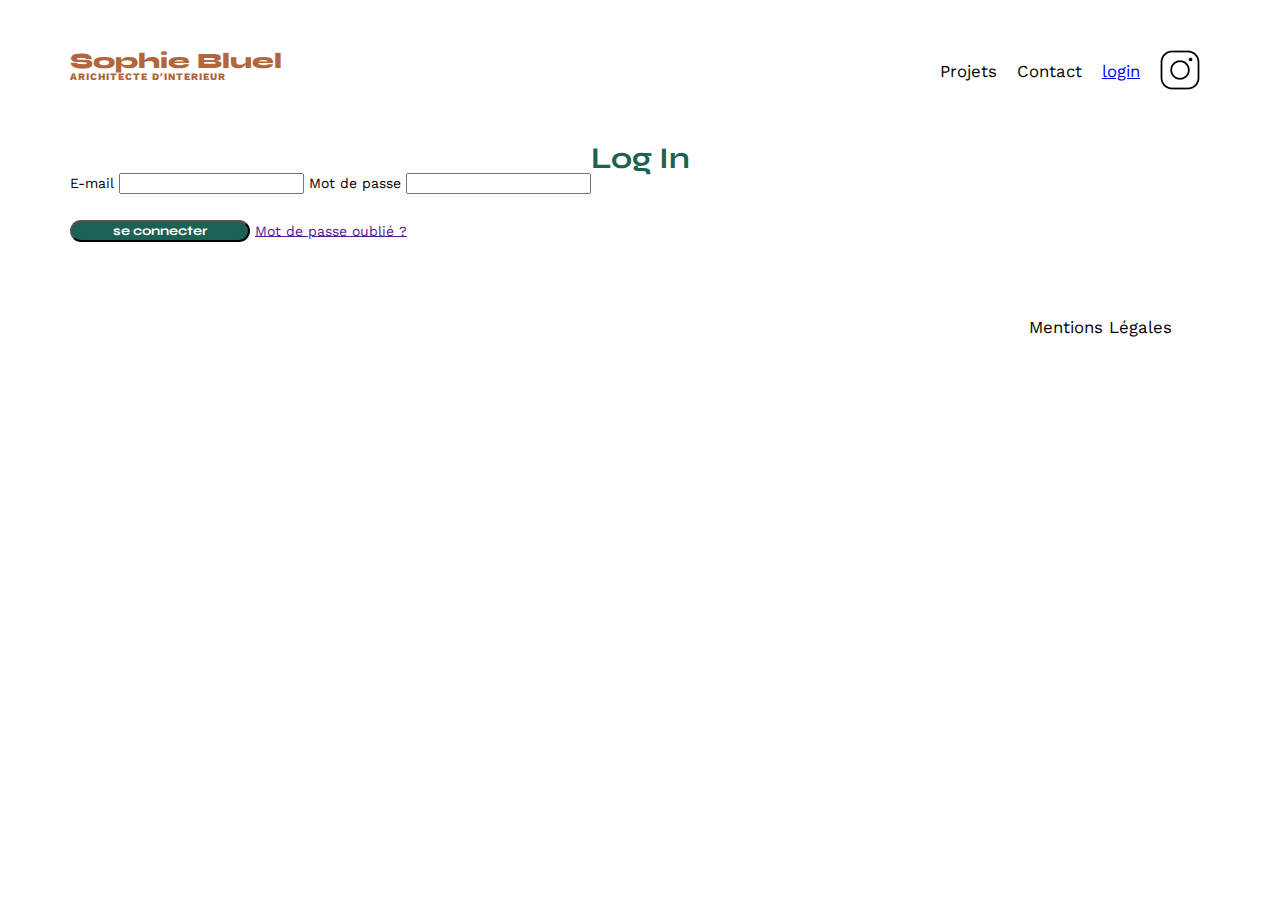
==== FrontEnd/login.html @ 9a1641f2 "Ajout filtres et span(bouton) pas encore fonctionnels" ====
<!DOCTYPE html>
<html lang="en">

<head>
    <meta charset="UTF-8">
    <title>Sophie Bluel - Login</title>
    <meta name="viewport" content="width=device-width, initial-scale=1.0">
    <link rel="preconnect" href="https://fonts.googleapis.com">
    <link rel="preconnect" href="https://fonts.gstatic.com" crossorigin>
    <link href="https://fonts.googleapis.com/css2?family=Syne:wght@700;800&family=Work+Sans&display=swap"
        rel="stylesheet">
    <link rel="stylesheet" href="./assets/style.css">
</head>

<body>
    <header>
        <h1>Sophie Bluel
            <span>ARICHITECTE D'INTERIEUR</span>
        </h1>

        <nav>
            <ul>
                <li>Projets</li>
                <li>Contact</li>
                <li><a href="./login.html" class="pagelogin">login</a></li>
                <li><img src="./assets/icons/instagram.png" alt="Instagram"></li>
            </ul>
        </nav>
    </header>
    <main>
        <section id="Login">
            <h2 class="title_log_in">Log In</h2>
            <div class="formulaire">
                <form class="Connexion">
                    <label for="email">E-mail</label>
                    <input type="email" name="email" id="email">
                    <label for="password">Mot de passe</label>
                    <input type="password" name="password" id="password">
                    <p class="error"></p>
                    <input type="submit" class="submit" value="se connecter">
                    <a href="" class="password_forgotten">Mot de passe oublié ?</a>
                </form>
            </div>
        </section>
    </main>
    <footer>
        <nav>
            <ul>
                <li>Mentions Légales</li>
            </ul>
        </nav>
    </footer>
    <script src="./assets/login.js"></script>
</body>

</html>
---- FrontEnd/assets/style.css ----
/* http://meyerweb.com/eric/tools/css/reset/
   v2.0 | 20110126
   License: none (public domain)
*/

html,
body,
div,
span,
applet,
object,
iframe,
h1,
h2,
h3,
h4,
h5,
h6,
p,
blockquote,
pre,
a,
abbr,
acronym,
address,
big,
cite,
code,
del,
dfn,
em,
img,
ins,
kbd,
q,
s,
samp,
small,
strike,
strong,
sub,
sup,
tt,
var,
b,
u,
i,
center,
dl,
dt,
dd,
ol,
ul,
li,
fieldset,
form,
label,
legend,
table,
caption,
tbody,
tfoot,
thead,
tr,
th,
td,
article,
aside,
canvas,
details,
embed,
figure,
figcaption,
footer,
header,
hgroup,
menu,
nav,
output,
ruby,
section,
summary,
time,
mark,
audio,
video {
	margin: 0;
	padding: 0;
	border: 0;
	font-size: 100%;
	font: inherit;
	vertical-align: baseline;
}

/* HTML5 display-role reset for older browsers */
article,
aside,
details,
figcaption,
figure,
footer,
header,
hgroup,
menu,
nav,
section {
	display: block;
}

body {
	line-height: 1;
}

ol,
ul {
	list-style: none;
}

blockquote,
q {
	quotes: none;
}

blockquote:before,
blockquote:after,
q:before,
q:after {
	content: '';
	content: none;
}

table {
	border-collapse: collapse;
	border-spacing: 0;
}

/** end reset css**/
body {
	max-width: 1140px;
	margin: auto;
	font-family: 'Work Sans';
	font-size: 14px;
}

header {
	display: flex;
	justify-content: space-between;
	margin: 50px 0
}

section {
	margin: 50px 0
}

h1 {
	display: flex;
	flex-direction: column;
	font-family: 'Syne';
	font-size: 22px;
	font-weight: 800;
	color: #B1663C
}

h1>span {
	font-family: 'Work Sans';
	font-size: 10px;
	letter-spacing: 0.1em;
	;
}

h2 {
	font-family: 'Syne';
	font-weight: 700;
	font-size: 30px;
	color: #1D6154;
	display: flex;
	justify-content: center;
}

nav ul {
	display: flex;
	align-items: center;
	list-style-type: none;

}

nav li {
	padding: 0 10px;
	font-size: 1.2em;
}

li:hover {
	color: #B1663C;
}

#introduction {
	display: flex;
	align-items: center;
}

#introduction figure {
	flex: 1
}

#introduction img {
	display: block;
	margin: auto;
	width: 80%;
}

#introduction article {
	flex: 1
}

#introduction h2 {
	margin-bottom: 1em;
}

#introduction p {
	margin-bottom: 0.5em;
}

#portfolio h2 {
	text-align: center;
	margin-bottom: 1em;
}

.filter {
	display: flex;
	justify-content: center;
	gap: 10px;
	align-items: center;
	margin: 50px 0;
}

.button {
	display: flex;
	align-items: center;
	border: 1px #1D6154 solid;
	border-radius: 60px;
	color: #1D6154;
	background: #fff;
	height: 28px;
	font-family: "Syne", sans-serif;
	font-weight: 700;
	font-size: 16px;
	text-align: center;
	padding: 3px 20px;
	cursor: pointer;

}

.selected {
	background-color: #1D6154;
	color: #fff;
}

.gallery {
	width: 100%;
	display: grid;
	grid-template-columns: 1fr 1fr 1fr;
	grid-column-gap: 20px;
	grid-row-gap: 20px;
}

.gallery img {
	width: 100%;

}

#contact {
	width: 50%;
	margin: auto;
}

#contact>* {
	text-align: center;

}

#contact h2 {
	margin-bottom: 20px;
}

#contact form {
	text-align: left;
	margin-top: 30px;
	display: flex;
	flex-direction: column;
}

#contact input {
	height: 50px;
	font-size: 1.2em;
	border: none;
	box-shadow: 0px 4px 14px rgba(0, 0, 0, 0.09);
}

#contact label {
	margin: 2em 0 1em 0;
}

#contact textarea {
	border: none;
	box-shadow: 0px 4px 14px rgba(0, 0, 0, 0.09);
}

input[type="submit"] {
	font-family: 'Syne';
	font-weight: 700;
	color: white;
	background-color: #1D6154;
	margin: 2em auto;
	width: 180px;
	text-align: center;
	border-radius: 60px;
}

footer nav ul {
	display: flex;
	justify-content: flex-end;
	margin: 2em
}
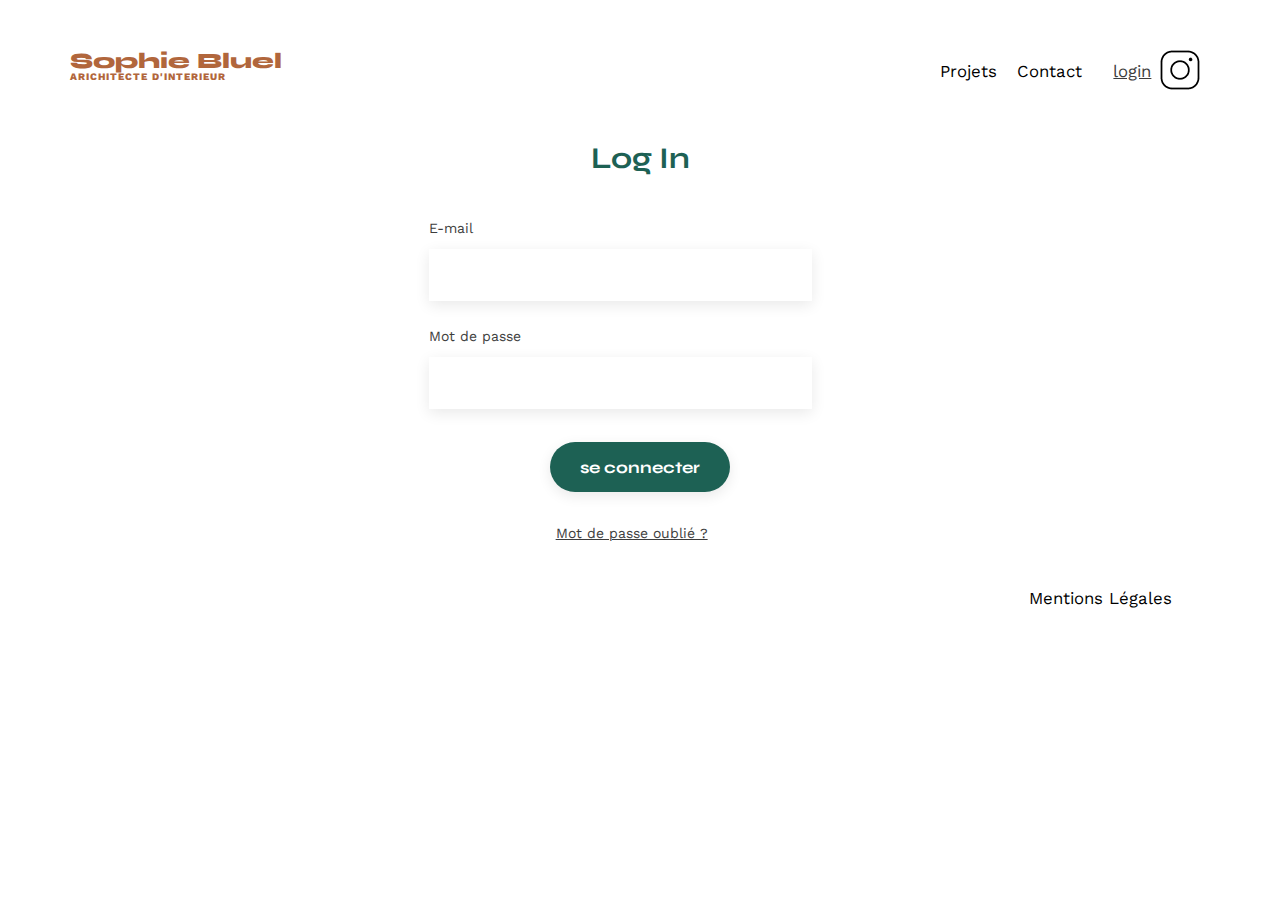
==== commit fc19d1de: "Page login.js refaite et modifs sur page modifs.js" ====
--- a/FrontEnd/login.html
+++ b/FrontEnd/login.html
@@ -29,18 +29,17 @@
     </header>
     <main>
         <section id="Login">
-            <h2 class="title_log_in">Log In</h2>
-            <div class="formulaire">
-                <form class="Connexion">
-                    <label for="email">E-mail</label>
-                    <input type="email" name="email" id="email">
-                    <label for="password">Mot de passe</label>
-                    <input type="password" name="password" id="password">
-                    <p class="error"></p>
-                    <input type="submit" class="submit" value="se connecter">
-                    <a href="" class="password_forgotten">Mot de passe oublié ?</a>
-                </form>
-            </div>
+            <h2>Log In</h2>
+            <p class="error-message"></p>
+
+            <form class="login__form">
+                <label for="email">E-mail</label>
+                <input type="email" name="email" id="email">
+                <label for="password">Mot de passe</label>
+                <input type="password" name="password" id="password">
+                <input type="submit" class="submit" value="se connecter">
+                <a href="#" class="password_forgotten">Mot de passe oublié ?</a>
+            </form>
         </section>
     </main>
     <footer>
--- a/FrontEnd/assets/style.css
+++ b/FrontEnd/assets/style.css
@@ -233,17 +233,22 @@
 	margin: 50px 0;
 }
 
-.button {
-	display: flex;
-	align-items: center;
+.btnFilter {
+	margin-left: 4%;
+	display: flex;
+	justify-content: center;
+	gap: 1%;
+
+}
+
+.buttonName {
 	border: 1px #1D6154 solid;
 	border-radius: 60px;
-	color: #1D6154;
 	background: #fff;
-	height: 28px;
 	font-family: "Syne", sans-serif;
 	font-weight: 700;
 	font-size: 16px;
+	height: 19px;
 	text-align: center;
 	padding: 3px 20px;
 	cursor: pointer;
@@ -261,6 +266,7 @@
 	grid-template-columns: 1fr 1fr 1fr;
 	grid-column-gap: 20px;
 	grid-row-gap: 20px;
+	margin-top: 5%;
 }
 
 .gallery img {
@@ -320,4 +326,53 @@
 	display: flex;
 	justify-content: flex-end;
 	margin: 2em
-}+}
+
+/***********Page Login**********/
+#login {
+	width: 75%;
+	margin: auto;
+}
+
+.login__form {
+	width: 37%;
+	margin: auto;
+	color: #3D3D3D;
+	display: flex;
+	align-items: baseline;
+	flex-direction: column;
+}
+
+h2 {
+	margin-bottom: 20px;
+}
+
+input {
+	height: 50px;
+	font-size: 1.2em;
+	border: none;
+	box-shadow: 0px 4px 14px rgba(0, 0, 0, 0.09);
+	width: 379px;
+}
+
+label {
+	margin: 2em 0 1em 0;
+}
+
+
+a {
+	text-align: center;
+	color: #3D3D3D;
+	padding-left: 30%;
+}
+
+/*input[type="submit"] {
+	font-family: 'Syne';
+	font-weight: 700;
+	color: white;
+	background-color: #1D6154;
+	margin: 2em auto;
+	width: 180px;
+	text-align: center;
+	border-radius: 60px;
+}*/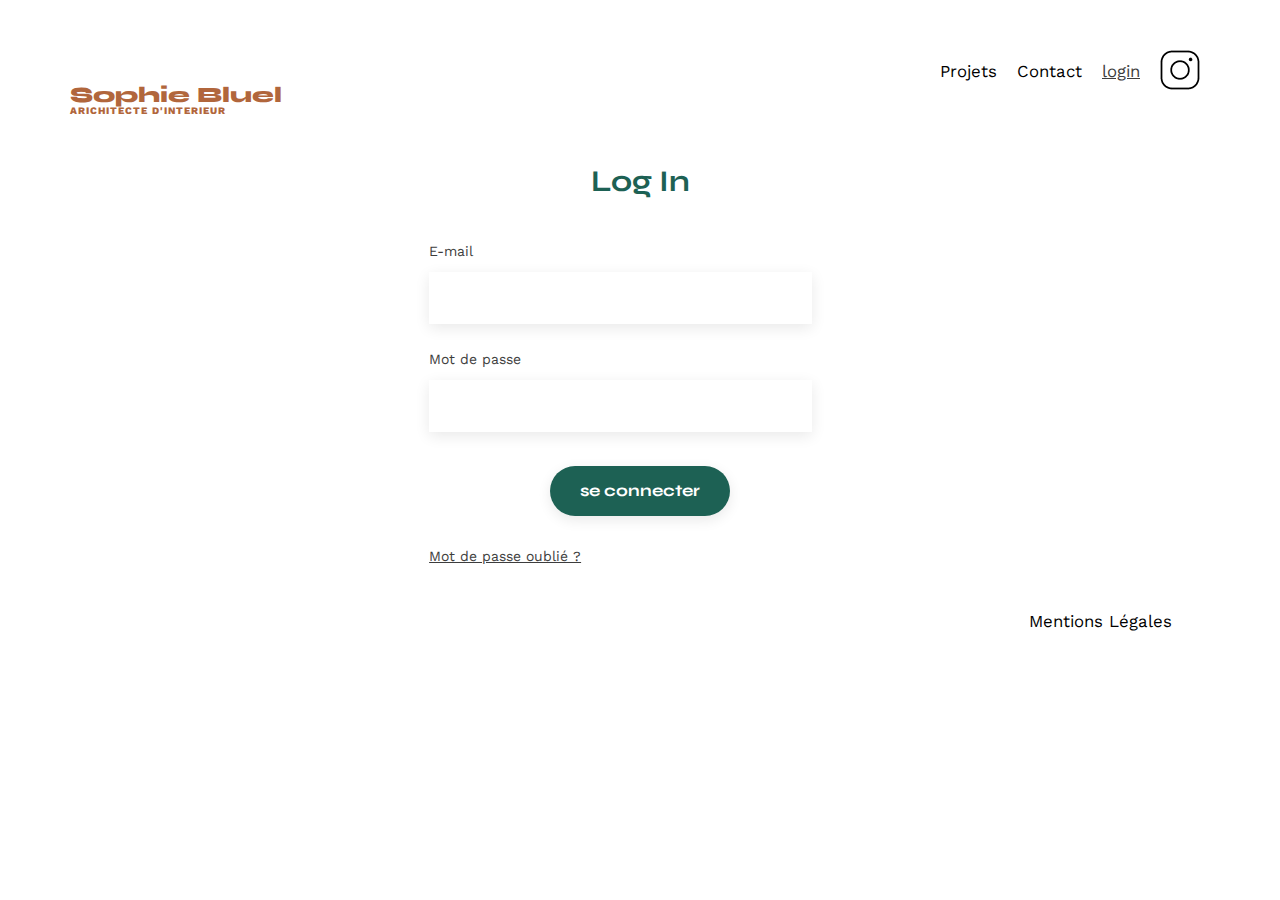
==== commit 0412e45e: "essaie suppreseeion et ajout modal" ====
--- a/FrontEnd/login.html
+++ b/FrontEnd/login.html
@@ -1,5 +1,5 @@
 <!DOCTYPE html>
-<html lang="en">
+<html lang="fr">
 
 <head>
     <meta charset="UTF-8">
@@ -30,16 +30,18 @@
     <main>
         <section id="Login">
             <h2>Log In</h2>
-            <p class="error-message"></p>
-
             <form class="login__form">
                 <label for="email">E-mail</label>
                 <input type="email" name="email" id="email">
                 <label for="password">Mot de passe</label>
-                <input type="password" name="password" id="password">
+                <input type="password" name="password" id="password" autocomplete="off"
+                    required><!--pour éviter d'écrire une fonction pour les champs vides-->
+                <span id="Error"></span>
                 <input type="submit" class="submit" value="se connecter">
+
                 <a href="#" class="password_forgotten">Mot de passe oublié ?</a>
             </form>
+
         </section>
     </main>
     <footer>
@@ -49,7 +51,7 @@
             </ul>
         </nav>
     </footer>
-    <script src="./assets/login.js"></script>
+    <script src="./assets/JS/login.js"></script>
 </body>
 
 </html>--- a/FrontEnd/assets/style.css
+++ b/FrontEnd/assets/style.css
@@ -158,7 +158,8 @@
 	font-family: 'Syne';
 	font-size: 22px;
 	font-weight: 800;
-	color: #B1663C
+	color: #B1663C;
+	margin-top: 3%;
 }
 
 h1>span {
@@ -220,10 +221,37 @@
 	margin-bottom: 0.5em;
 }
 
+link {
+	display: none;
+}
+
 #portfolio h2 {
 	text-align: center;
 	margin-bottom: 1em;
-}
+
+}
+
+/*.modify a {
+	display: none;
+}*/
+
+/*#modify {
+	display: none;
+}
+
+#modifier-introduction {
+	display: none;
+}
+
+
+.modal-btn {
+	display: none;
+}
+
+#modify-projets {
+	display: none;
+
+}*/
 
 .filter {
 	display: flex;
@@ -238,7 +266,6 @@
 	display: flex;
 	justify-content: center;
 	gap: 1%;
-
 }
 
 .buttonName {
@@ -248,11 +275,10 @@
 	font-family: "Syne", sans-serif;
 	font-weight: 700;
 	font-size: 16px;
-	height: 19px;
+	height: 17px;
 	text-align: center;
 	padding: 3px 20px;
 	cursor: pointer;
-
 }
 
 .selected {
@@ -261,12 +287,13 @@
 }
 
 .gallery {
-	width: 100%;
+	width: 90%;
 	display: grid;
 	grid-template-columns: 1fr 1fr 1fr;
 	grid-column-gap: 20px;
 	grid-row-gap: 20px;
 	margin-top: 5%;
+	margin-left: 5%;
 }
 
 .gallery img {
@@ -357,22 +384,272 @@
 
 label {
 	margin: 2em 0 1em 0;
+	display: flex;
 }
 
 
 a {
 	text-align: center;
 	color: #3D3D3D;
-	padding-left: 30%;
-}
-
-/*input[type="submit"] {
-	font-family: 'Syne';
+
+}
+
+/**************Page Modifier****************/
+.edit-text {
+	background-color: #000;
+	color: #fff;
+	display: flex;
+	justify-content: center;
+	gap: 2%;
+	padding: 15px;
+}
+
+.modify {
+	display: flex;
+	justify-content: center;
+	align-items: flex-start;
+	gap: 15px;
+}
+
+.openModal1 {
+	display: flex;
+	gap: 8px;
+	padding: 9px;
+}
+
+.modifyEdition {
+	background-color: black;
+	display: flex;
+	justify-content: center;
+	color: #fff;
+	font-size: 25px;
+}
+
+#intro__modify {
+	margin: 10px 0 0 60px;
+}
+
+#modify__projets {
+	cursor: pointer;
+	margin-left: 30px;
+	margin-bottom: 30px;
+	display: flex;
+	justify-content: center;
+}
+
+#modify__projects i {
+	margin-right: 5px;
+}
+
+
+/*** MODAL ***/
+.modal-container,
+.modal-container1 {
+	width: 100vw;
+	max-width: 1140px;
+	height: 100vh;
+	/* Position */
+	position: fixed;
+	top: 0;
+	display: flex;
+	align-items: center;
+	justify-content: center;
+}
+
+.modal1 {
+	display: none;
+}
+
+.modal2 {
+	display: none;
+}
+
+/*icone croix fermer modal*/
+.fa-xmark:before {
+	margin-right: 10px;
+}
+
+#icons__img {
+	display: none;
+}
+
+.overlay {
+	position: absolute;
+	width: 100%;
+	height: 100%;
+	background: rgba(0, 0, 0, 0.3);
+}
+
+.modal-wrapper {
+	position: absolute;
+	background: #fff;
+	width: 95%;
+	max-width: 500px;
+	min-width: 300px;
+	padding: 20px;
+	border-radius: 10px;
+}
+
+.modal-wrapper h3 {
+	font-family: "Work Sans";
+	color: black;
+	font-weight: 400;
+	font-size: 26px;
+	text-align: center;
+}
+
+.modal_gallery {
+	display: grid;
+	grid-template-columns: 2fr 2fr 2fr 2fr 2fr;
+	grid-column-gap: 10px;
+	grid-row-gap: 10px;
+	margin-left: 3%;
+	padding: 6%;
+	border-bottom: solid 1px #b3b3b3;
+}
+
+.modal_gallery figure {
+	width: 63%;
+	position: relative;
+}
+
+.modal_gallery img {
+	width: 67px;
+	height: 95px;
+}
+
+.validate-btn {
+	display: flex;
+	align-items: center;
+	justify-content: center;
+	margin-top: 20px;
+}
+
+/***Modal 2 ***/
+
+#choose__category label {
+	height: 50px;
+	font-size: 1.2em;
+	border: none;
+	box-shadow: 0px 4px 14px rgba(0, 0, 0, 0.09);
+	width: 379px;
+}
+
+
+
+/** GESTION DES icones **/
+.btn__delete {
+	width: 17px;
+	height: 17px;
+	display: flex;
+	justify-content: center;
+	align-items: center;
+	position: absolute;
+	right: -15px;
+	top: 7px;
+	background-color: black;
+	border-radius: 2px;
+	border: none;
+}
+
+.fa-xmark {
+	cursor: pointer;
+	background: none;
+	border: none;
+	position: absolute;
+	top: 15px;
+	right: 10px;
+	color: #000;
+}
+
+.fa-trash-can {
+	display: flex;
+	justify-content: center;
+	align-items: center;
+	color: #ffffff;
+}
+
+#add__picture {
+	background-color: #E8F1F6;
+	margin-top: 5%;
+	padding-bottom: 5%;
+}
+
+#add__picture .fa-regular {
+	display: flex;
+	justify-content: center;
+	font-size: 50px;
+	margin-top: 15px;
+}
+
+#add__picture label {
+	display: flex;
+	justify-content: center;
+	border: 1px #CBD6DC solid;
+	border-radius: 60px;
+	background: #CBD6DC;
+	color: #306685;
+	font-family: "Syne", sans-serif;
 	font-weight: 700;
+	font-size: 13px;
+	width: 190px;
+	height: 30px;
+	align-items: center;
+	text-align: center;
+	padding: 3px 20px;
+	margin-left: 130px;
+	cursor: pointer;
+}
+
+#size__picture {
+	display: flex;
+	justify-content: center;
+}
+
+#validate__modal2 {
+	display: flex;
+	background-color: #A7A7A7;
+	justify-content: center;
+	border: 1px #A7A7A7 solid;
+	border-radius: 60px;
+	color: #fff;
+	font-family: "Syne", sans-serif;
+	font-weight: 700;
+	font-size: 13px;
+	width: 190px;
+	height: 30px;
+	align-items: center;
+	text-align: center;
+	padding: 3px 20px;
+	margin-left: 160px;
+	margin-top: 50px;
+	cursor: pointer;
+}
+
+
+/** GESTION DES MESSAGES **/
+.modal .validate__modal {
+	display: flex;
+	justify-content: center;
+	align-items: center;
+}
+
+.validate__modal {
+	width: 237px;
+	height: 36px;
+}
+
+#validate__modal {
+	border: 1px #1d6154 solid;
+	border-radius: 60px;
+	background: #1d6154;
 	color: white;
-	background-color: #1D6154;
-	margin: 2em auto;
-	width: 180px;
-	text-align: center;
-	border-radius: 60px;
-}*/+	font-family: "Syne", sans-serif;
+	font-weight: 700;
+	font-size: 13px;
+	width: 237px;
+	height: 35px;
+	text-align: center;
+	padding: 3px 20px;
+	cursor: pointer;
+}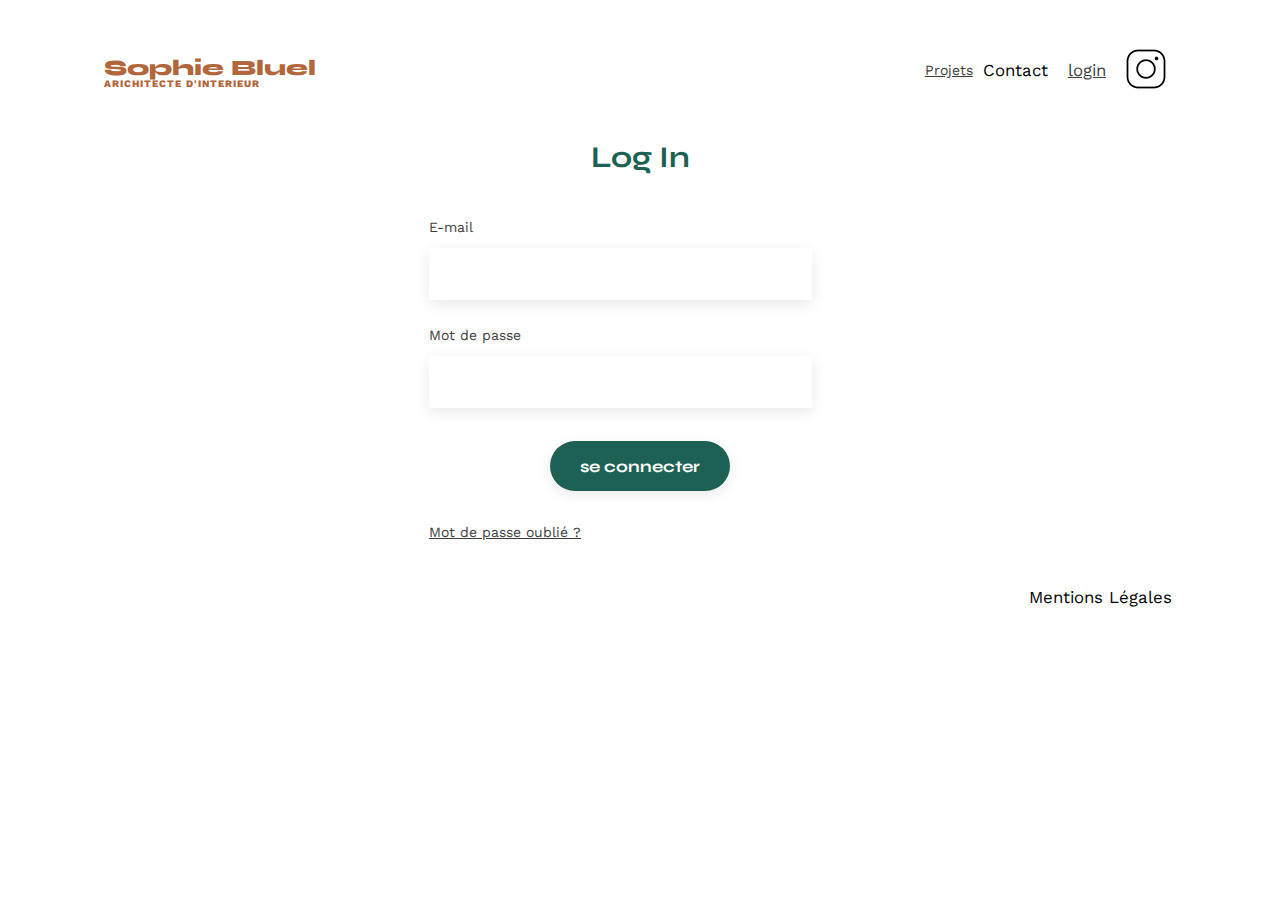
==== commit 8d4f4370: "finission projet" ====
--- a/FrontEnd/login.html
+++ b/FrontEnd/login.html
@@ -20,7 +20,7 @@
 
         <nav>
             <ul>
-                <li>Projets</li>
+                <a href="./index.html" class="returnIndex">Projets</a>
                 <li>Contact</li>
                 <li><a href="./login.html" class="pagelogin">login</a></li>
                 <li><img src="./assets/icons/instagram.png" alt="Instagram"></li>
--- a/FrontEnd/assets/style.css
+++ b/FrontEnd/assets/style.css
@@ -145,7 +145,10 @@
 header {
 	display: flex;
 	justify-content: space-between;
-	margin: 50px 0
+	margin: 25px 0;
+	align-items: baseline;
+	margin-left: 3%;
+	margin-right: 3%;
 }
 
 section {
@@ -230,28 +233,6 @@
 	margin-bottom: 1em;
 
 }
-
-/*.modify a {
-	display: none;
-}*/
-
-/*#modify {
-	display: none;
-}
-
-#modifier-introduction {
-	display: none;
-}
-
-
-.modal-btn {
-	display: none;
-}
-
-#modify-projets {
-	display: none;
-
-}*/
 
 .filter {
 	display: flex;
@@ -395,6 +376,7 @@
 }
 
 /**************Page Modifier****************/
+
 .edit-text {
 	background-color: #000;
 	color: #fff;
@@ -415,6 +397,14 @@
 	display: flex;
 	gap: 8px;
 	padding: 9px;
+}
+
+.ModalLink {
+	display: none;
+}
+
+.editor {
+	display: none;
 }
 
 .modifyEdition {
@@ -452,12 +442,8 @@
 	position: fixed;
 	top: 0;
 	display: flex;
-	align-items: center;
-	justify-content: center;
-}
-
-.modal1 {
-	display: none;
+	overflow: scroll;
+	justify-content: center;
 }
 
 .modal2 {
@@ -471,6 +457,7 @@
 
 #icons__img {
 	display: none;
+
 }
 
 .overlay {
@@ -527,6 +514,16 @@
 
 /***Modal 2 ***/
 
+#add__form {
+	margin-left: 10%;
+	margin-right: 10%;
+}
+
+.form-img {
+
+	margin-left: 10%;
+}
+
 #choose__category label {
 	height: 50px;
 	font-size: 1.2em;
@@ -535,7 +532,31 @@
 	width: 379px;
 }
 
-
+#photoCategory {
+
+	height: 50px;
+	font-size: 1.2em;
+	border: none;
+	box-shadow: 0px 4px 14px rgba(0, 0, 0, 0.09);
+	width: 379px;
+
+}
+
+.validate__btn2 {
+	border-top: solid 1px #b3b3b3;
+	margin-top: 10%;
+}
+
+#previewPicture {
+	display: flex;
+	margin-left: 35%;
+}
+
+/*** Gestion image de rajout***/
+#file-ip-1-preview {
+	width: 100%;
+	height: 100%;
+}
 
 /** GESTION DES icones **/
 .btn__delete {
@@ -573,6 +594,7 @@
 	background-color: #E8F1F6;
 	margin-top: 5%;
 	padding-bottom: 5%;
+	padding-top: 1%;
 }
 
 #add__picture .fa-regular {
@@ -583,6 +605,28 @@
 }
 
 #add__picture label {
+	border: 1px #CBD6DC solid;
+	border-radius: 60px;
+	background: #CBD6DC;
+	color: #306685;
+	font-family: "Syne", sans-serif;
+	font-weight: 700;
+	font-size: 13px;
+	width: 190px;
+	height: 20px;
+	text-align: center;
+	padding-top: 9px;
+	margin-left: 105px;
+	margin-top: 6px;
+	cursor: pointer;
+}
+
+#add__picture input {
+	display: none;
+}
+
+
+.addPictureBtn {
 	display: flex;
 	justify-content: center;
 	border: 1px #CBD6DC solid;
@@ -597,13 +641,28 @@
 	align-items: center;
 	text-align: center;
 	padding: 3px 20px;
-	margin-left: 130px;
+	margin-left: 153px;
+	margin-top: 5%;
 	cursor: pointer;
 }
 
 #size__picture {
-	display: flex;
-	justify-content: center;
+
+	margin-left: 140px;
+	margin-top: -5%;
+	font-size: smaller;
+}
+
+.fa-image:before {
+	margin-left: 165px;
+	color: #B9C5CC;
+	padding-top: 20px;
+	font-size: larger;
+}
+
+
+.errorImg {
+	display: none;
 }
 
 #validate__modal2 {
@@ -626,6 +685,39 @@
 	cursor: pointer;
 }
 
+.buttonValidatePhoto {
+	background-color: #1D6154;
+	cursor: pointer;
+}
+
+.buttonValidatePhoto {
+	background-color: #a7a7a7;
+}
+
+.validateBtn {
+	background-color: #a7a7a7;
+}
+
+.validate__btn2 {
+	display: flex;
+	justify-content: center;
+}
+
+#validateBtn2 {
+	border: 1px #1d6154 solid;
+	border-radius: 60px;
+	/*background: #1d6154;*/
+	color: white;
+	font-family: "Syne", sans-serif;
+	font-weight: 700;
+	font-size: 13px;
+	width: 237px;
+	height: 35px;
+	text-align: center;
+	padding: 3px 20px;
+	margin-top: 5%;
+	cursor: pointer;
+}
 
 /** GESTION DES MESSAGES **/
 .modal .validate__modal {
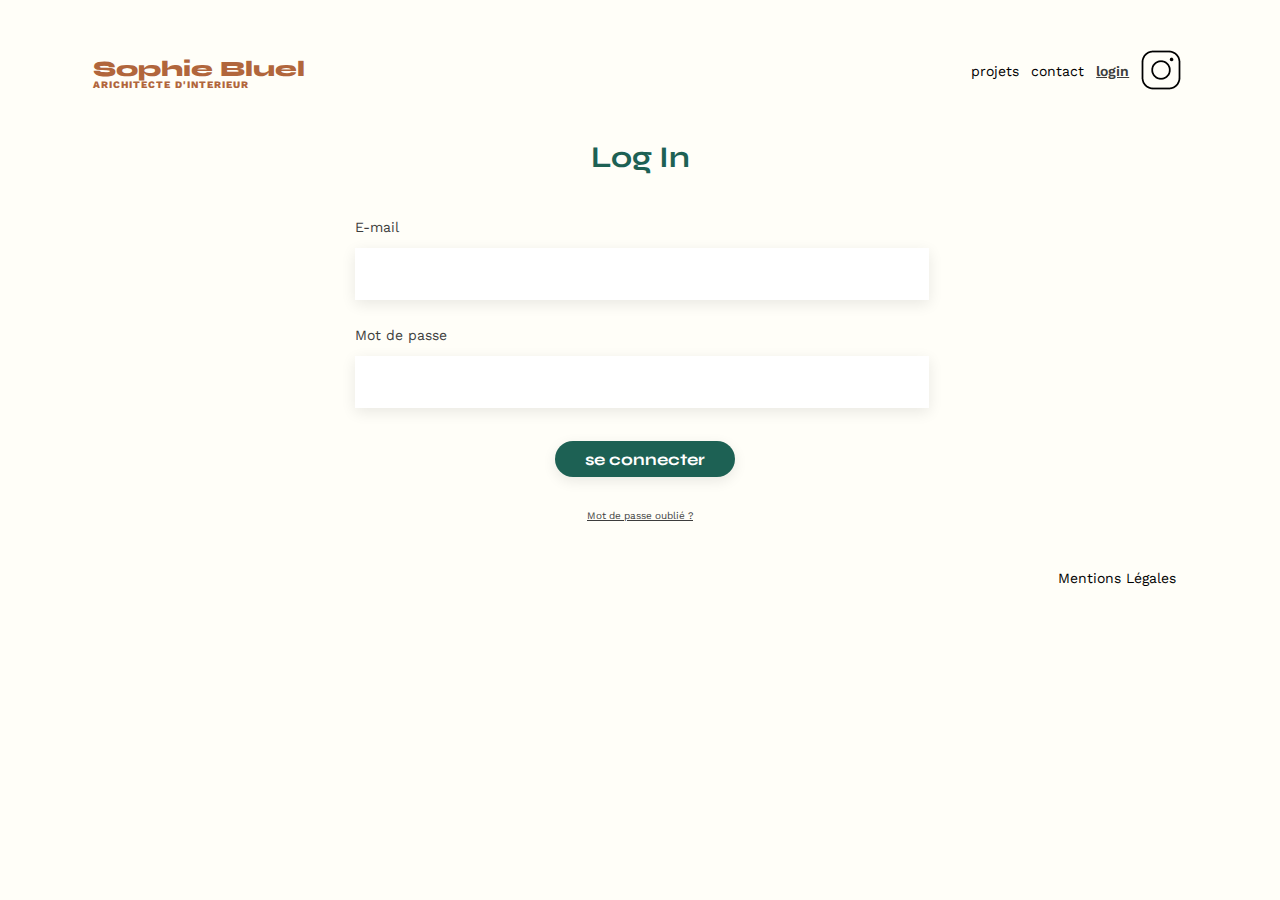
==== commit 5f554539: "corrections css soutenance" ====
--- a/FrontEnd/login.html
+++ b/FrontEnd/login.html
@@ -20,8 +20,8 @@
 
         <nav>
             <ul>
-                <a href="./index.html" class="returnIndex">Projets</a>
-                <li>Contact</li>
+                <li>projets</li>
+                <li>contact</li>
                 <li><a href="./login.html" class="pagelogin">login</a></li>
                 <li><img src="./assets/icons/instagram.png" alt="Instagram"></li>
             </ul>
@@ -38,10 +38,9 @@
                     required><!--pour éviter d'écrire une fonction pour les champs vides-->
                 <span id="Error"></span>
                 <input type="submit" class="submit" value="se connecter">
-
-                <a href="#" class="password_forgotten">Mot de passe oublié ?</a>
             </form>
 
+            <a href="#" class="password_forgotten">Mot de passe oublié ?</a>
         </section>
     </main>
     <footer>
--- a/FrontEnd/assets/style.css
+++ b/FrontEnd/assets/style.css
@@ -142,13 +142,17 @@
 	font-size: 14px;
 }
 
+body {
+	background-color: #FFFEF8;
+}
+
 header {
 	display: flex;
 	justify-content: space-between;
 	margin: 25px 0;
 	align-items: baseline;
-	margin-left: 3%;
-	margin-right: 3%;
+	margin-left: 2%;
+	margin-right: 2%;
 }
 
 section {
@@ -189,9 +193,10 @@
 }
 
 nav li {
-	padding: 0 10px;
-	font-size: 1.2em;
-}
+	padding: 0 6px;
+}
+
+
 
 li:hover {
 	color: #B1663C;
@@ -231,7 +236,6 @@
 #portfolio h2 {
 	text-align: center;
 	margin-bottom: 1em;
-
 }
 
 .filter {
@@ -326,8 +330,10 @@
 	background-color: #1D6154;
 	margin: 2em auto;
 	width: 180px;
+	height: 36px;
 	text-align: center;
 	border-radius: 60px;
+	margin-left: 35%;
 }
 
 footer nav ul {
@@ -343,7 +349,7 @@
 }
 
 .login__form {
-	width: 37%;
+	width: 50%;
 	margin: auto;
 	color: #3D3D3D;
 	display: flex;
@@ -351,8 +357,18 @@
 	flex-direction: column;
 }
 
+.pagelogin {
+	font-family: Work Sans;
+
+	font-style: normal;
+	font-weight: 600;
+	line-height: normal;
+}
+
 h2 {
 	margin-bottom: 20px;
+	display: flex;
+	justify-content: center;
 }
 
 input {
@@ -360,7 +376,9 @@
 	font-size: 1.2em;
 	border: none;
 	box-shadow: 0px 4px 14px rgba(0, 0, 0, 0.09);
-	width: 379px;
+	width: 100%;
+	display: flex;
+	justify-content: center;
 }
 
 label {
@@ -375,7 +393,16 @@
 
 }
 
+.password_forgotten {
+	display: flex;
+	justify-content: center;
+	font-size: x-small;
+}
+
 /**************Page Modifier****************/
+.editor-mode {
+	visibility: hidden;
+}
 
 .edit-text {
 	background-color: #000;
@@ -389,46 +416,16 @@
 .modify {
 	display: flex;
 	justify-content: center;
+	gap: 15px;
+}
+
+.modify a {
+	display: none;
+	justify-content: center;
 	align-items: flex-start;
-	gap: 15px;
-}
-
-.openModal1 {
-	display: flex;
 	gap: 8px;
+	font-size: small;
 	padding: 9px;
-}
-
-.ModalLink {
-	display: none;
-}
-
-.editor {
-	display: none;
-}
-
-.modifyEdition {
-	background-color: black;
-	display: flex;
-	justify-content: center;
-	color: #fff;
-	font-size: 25px;
-}
-
-#intro__modify {
-	margin: 10px 0 0 60px;
-}
-
-#modify__projets {
-	cursor: pointer;
-	margin-left: 30px;
-	margin-bottom: 30px;
-	display: flex;
-	justify-content: center;
-}
-
-#modify__projects i {
-	margin-right: 5px;
 }
 
 
@@ -441,25 +438,13 @@
 	/* Position */
 	position: fixed;
 	top: 0;
-	display: flex;
+	display: none;
 	overflow: scroll;
 	justify-content: center;
-}
-
-.modal2 {
-	display: none;
-}
-
-/*icone croix fermer modal*/
-.fa-xmark:before {
-	margin-right: 10px;
-}
-
-#icons__img {
-	display: none;
-
-}
-
+	/*visibility: hidden;*/
+}
+
+/* Assombrissement arrière plan de la modale*/
 .overlay {
 	position: absolute;
 	width: 100%;
@@ -467,6 +452,7 @@
 	background: rgba(0, 0, 0, 0.3);
 }
 
+/* Modal 1*/
 .modal-wrapper {
 	position: absolute;
 	background: #fff;
@@ -475,6 +461,12 @@
 	min-width: 300px;
 	padding: 20px;
 	border-radius: 10px;
+	margin-top: 45%;
+}
+
+/*icone croix fermer modal*/
+.fa-xmark:before {
+	margin-right: 10px;
 }
 
 .modal-wrapper h3 {
@@ -505,6 +497,7 @@
 	height: 95px;
 }
 
+/*Bouton "ajouter une photo de la modal 1*/
 .validate-btn {
 	display: flex;
 	align-items: center;
@@ -519,12 +512,10 @@
 	margin-right: 10%;
 }
 
-.form-img {
-
-	margin-left: 10%;
-}
-
-#choose__category label {
+
+/************Gestion catégories page modal 2*************/
+/*Partie ajout modal2*/
+#photoCategory {
 	height: 50px;
 	font-size: 1.2em;
 	border: none;
@@ -532,33 +523,15 @@
 	width: 379px;
 }
 
-#photoCategory {
-
-	height: 50px;
-	font-size: 1.2em;
-	border: none;
-	box-shadow: 0px 4px 14px rgba(0, 0, 0, 0.09);
-	width: 379px;
-
-}
-
-.validate__btn2 {
-	border-top: solid 1px #b3b3b3;
-	margin-top: 10%;
-}
-
-#previewPicture {
-	display: flex;
-	margin-left: 35%;
-}
 
 /*** Gestion image de rajout***/
 #file-ip-1-preview {
 	width: 100%;
 	height: 100%;
-}
-
-/** GESTION DES icones **/
+	object-fit: contain;
+}
+
+/** GESTION DES icones modal supprimé **/
 .btn__delete {
 	width: 17px;
 	height: 17px;
@@ -590,10 +563,11 @@
 	color: #ffffff;
 }
 
+/**************Ajout projet rectangle gris entier "add__picture"***********/
 #add__picture {
 	background-color: #E8F1F6;
 	margin-top: 5%;
-	padding-bottom: 5%;
+	height: 155px;
 	padding-top: 1%;
 }
 
@@ -626,6 +600,14 @@
 }
 
 
+/**********Icone, bouton, size Pour Ajout projet***********/
+.fa-image:before {
+	margin-left: 165px;
+	color: #B9C5CC;
+	padding-top: 20px;
+	font-size: larger;
+}
+
 .addPictureBtn {
 	display: flex;
 	justify-content: center;
@@ -647,66 +629,21 @@
 }
 
 #size__picture {
-
 	margin-left: 140px;
 	margin-top: -5%;
 	font-size: smaller;
 }
 
-.fa-image:before {
-	margin-left: 165px;
-	color: #B9C5CC;
-	padding-top: 20px;
-	font-size: larger;
-}
-
-
-.errorImg {
-	display: none;
-}
-
-#validate__modal2 {
-	display: flex;
-	background-color: #A7A7A7;
-	justify-content: center;
-	border: 1px #A7A7A7 solid;
+/*******Bouton valider Ajout de projet******/
+.validate__btn2 {
+	display: flex;
+	justify-content: center;
+}
+
+#validateBtn2 {
+	border: 1px #a7a7a7 solid;
 	border-radius: 60px;
-	color: #fff;
-	font-family: "Syne", sans-serif;
-	font-weight: 700;
-	font-size: 13px;
-	width: 190px;
-	height: 30px;
-	align-items: center;
-	text-align: center;
-	padding: 3px 20px;
-	margin-left: 160px;
-	margin-top: 50px;
-	cursor: pointer;
-}
-
-.buttonValidatePhoto {
-	background-color: #1D6154;
-	cursor: pointer;
-}
-
-.buttonValidatePhoto {
-	background-color: #a7a7a7;
-}
-
-.validateBtn {
-	background-color: #a7a7a7;
-}
-
-.validate__btn2 {
-	display: flex;
-	justify-content: center;
-}
-
-#validateBtn2 {
-	border: 1px #1d6154 solid;
-	border-radius: 60px;
-	/*background: #1d6154;*/
+	background: #a7a7a7;
 	color: white;
 	font-family: "Syne", sans-serif;
 	font-weight: 700;
@@ -719,13 +656,7 @@
 	cursor: pointer;
 }
 
-/** GESTION DES MESSAGES **/
-.modal .validate__modal {
-	display: flex;
-	justify-content: center;
-	align-items: center;
-}
-
+/**********Bouton Ajouter photo de modal supprimer projet********/
 .validate__modal {
 	width: 237px;
 	height: 36px;
@@ -744,4 +675,9 @@
 	text-align: center;
 	padding: 3px 20px;
 	cursor: pointer;
+}
+
+.validate__btn2 {
+	border-top: solid 1px #b3b3b3;
+	margin-top: 10%;
 }